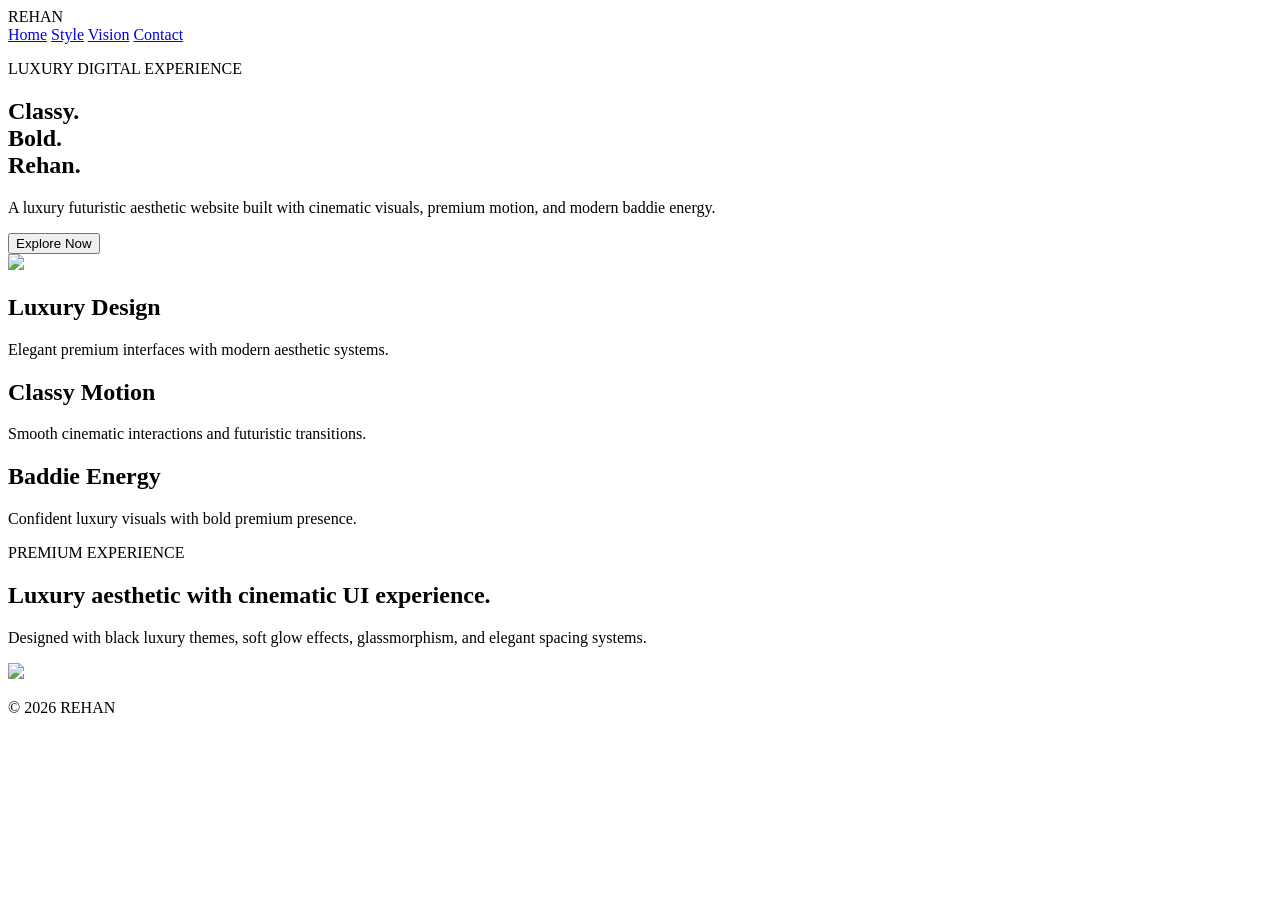
==== index.html @ 737d21cf "Create index.html" ====
<!DOCTYPE html>
<html lang="en">
<head>
  <meta charset="UTF-8">
  <meta name="viewport" content="width=device-width, initial-scale=1.0">

  <title>REHAN</title>

  <link rel="preconnect" href="https://fonts.googleapis.com">

  <link href="https://fonts.googleapis.com/css2?family=Playfair+Display:wght@500;700&family=Inter:wght@300;400;500;600&display=swap" rel="stylesheet">

  <link rel="stylesheet" href="style.css">
</head>
<body>

<div class="bg-blur"></div>

<header class="navbar">

  <div class="logo">REHAN</div>

  <nav>
    <a href="#">Home</a>
    <a href="#">Style</a>
    <a href="#">Vision</a>
    <a href="#">Contact</a>
  </nav>

</header>

<section class="hero">

  <div class="hero-text">

    <p class="small-text">LUXURY DIGITAL EXPERIENCE</p>

    <h1>
      Classy.<br>
      Bold.<br>
      Rehan.
    </h1>

    <p class="description">
      A luxury futuristic aesthetic website built with cinematic visuals,
      premium motion, and modern baddie energy.
    </p>

    <button class="cta">
      Explore Now
    </button>

  </div>

  <div class="hero-image">

    <img src="https://images.unsplash.com/photo-1515886657613-9f3515b0c78f?q=80&w=1200&auto=format&fit=crop">

  </div>

</section>

<section class="luxury-section reveal">

  <div class="luxury-card">
    <h2>Luxury Design</h2>
    <p>Elegant premium interfaces with modern aesthetic systems.</p>
  </div>

  <div class="luxury-card">
    <h2>Classy Motion</h2>
    <p>Smooth cinematic interactions and futuristic transitions.</p>
  </div>

  <div class="luxury-card">
    <h2>Baddie Energy</h2>
    <p>Confident luxury visuals with bold premium presence.</p>
  </div>

</section>

<section class="showcase reveal">

  <div class="showcase-text">

    <p class="small-text">PREMIUM EXPERIENCE</p>

    <h2>Luxury aesthetic with cinematic UI experience.</h2>

    <p>
      Designed with black luxury themes, soft glow effects,
      glassmorphism, and elegant spacing systems.
    </p>

  </div>

  <div class="showcase-image">

    <img src="https://images.unsplash.com/photo-1529139574466-a303027c1d8b?q=80&w=1200&auto=format&fit=crop">

  </div>

</section>

<footer>
  <p>© 2026 REHAN</p>
</footer>

<script src="script.js"></script>
</body>
</html>
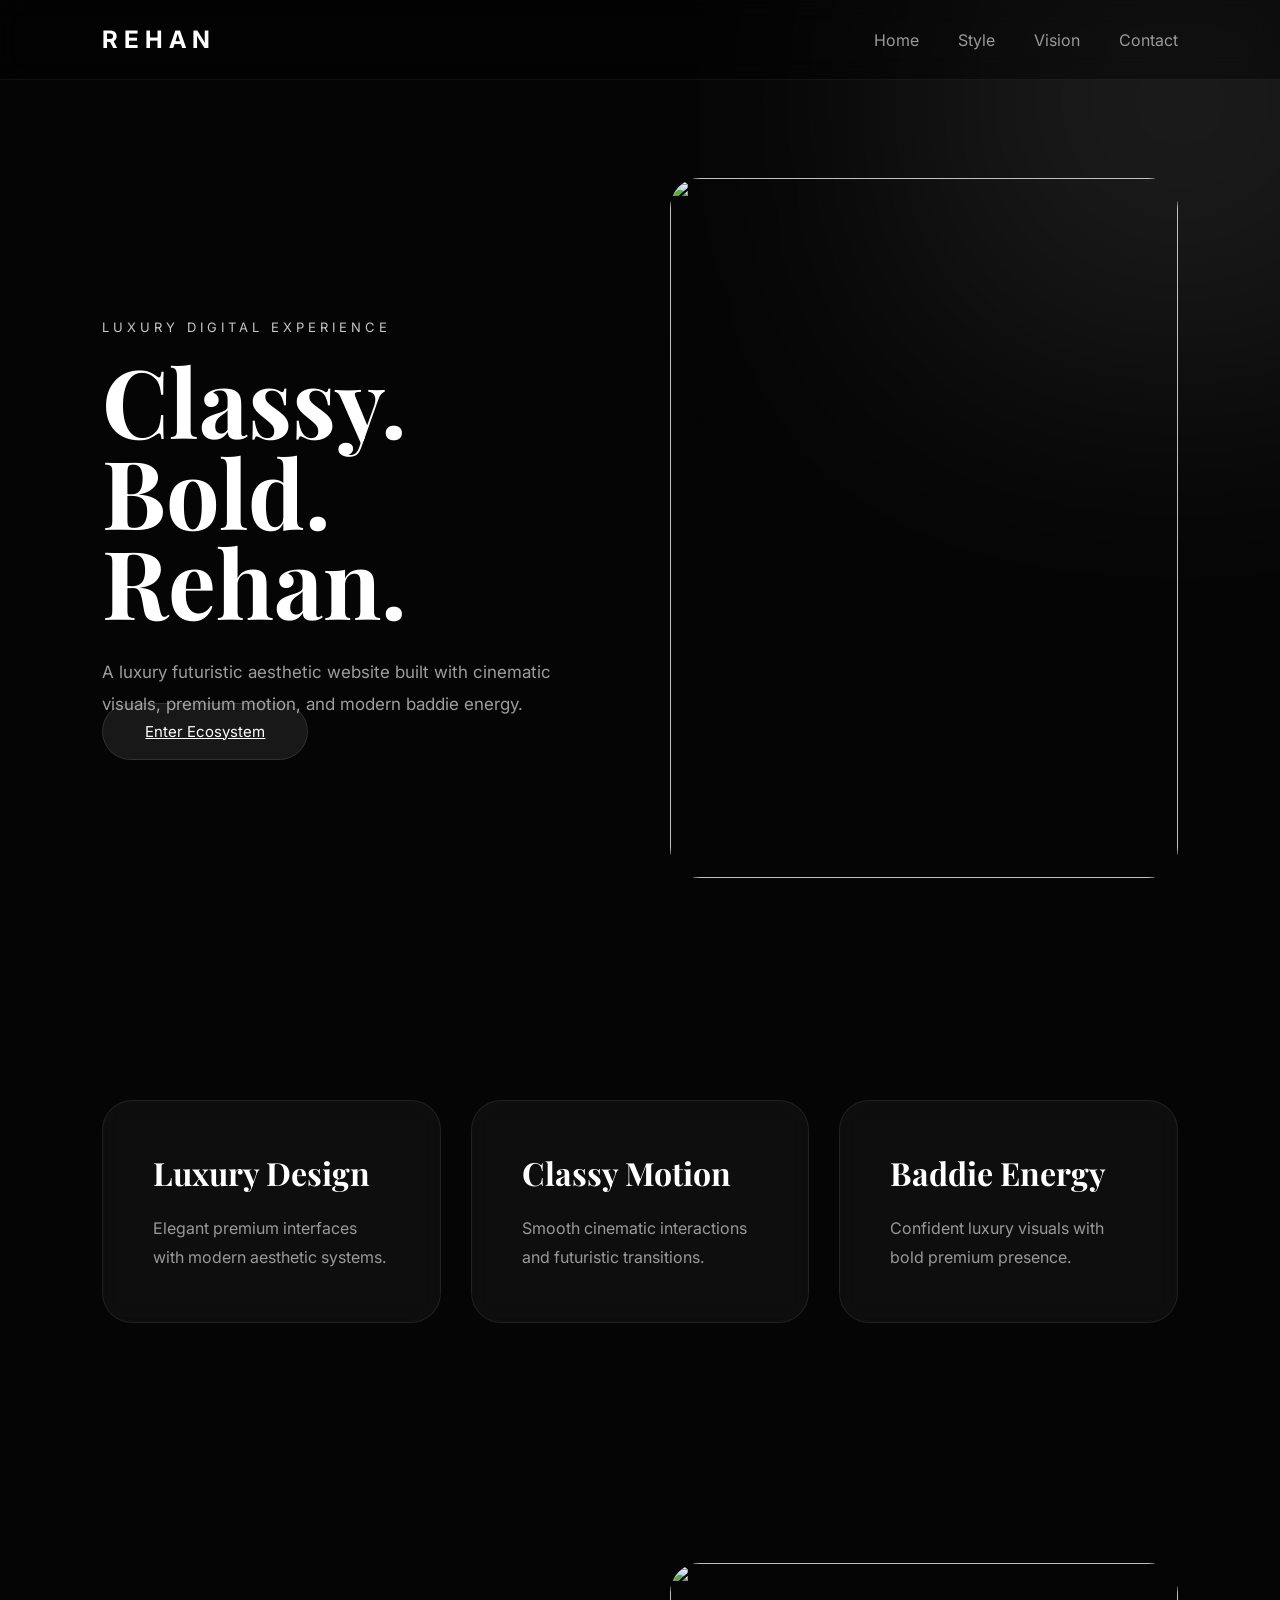
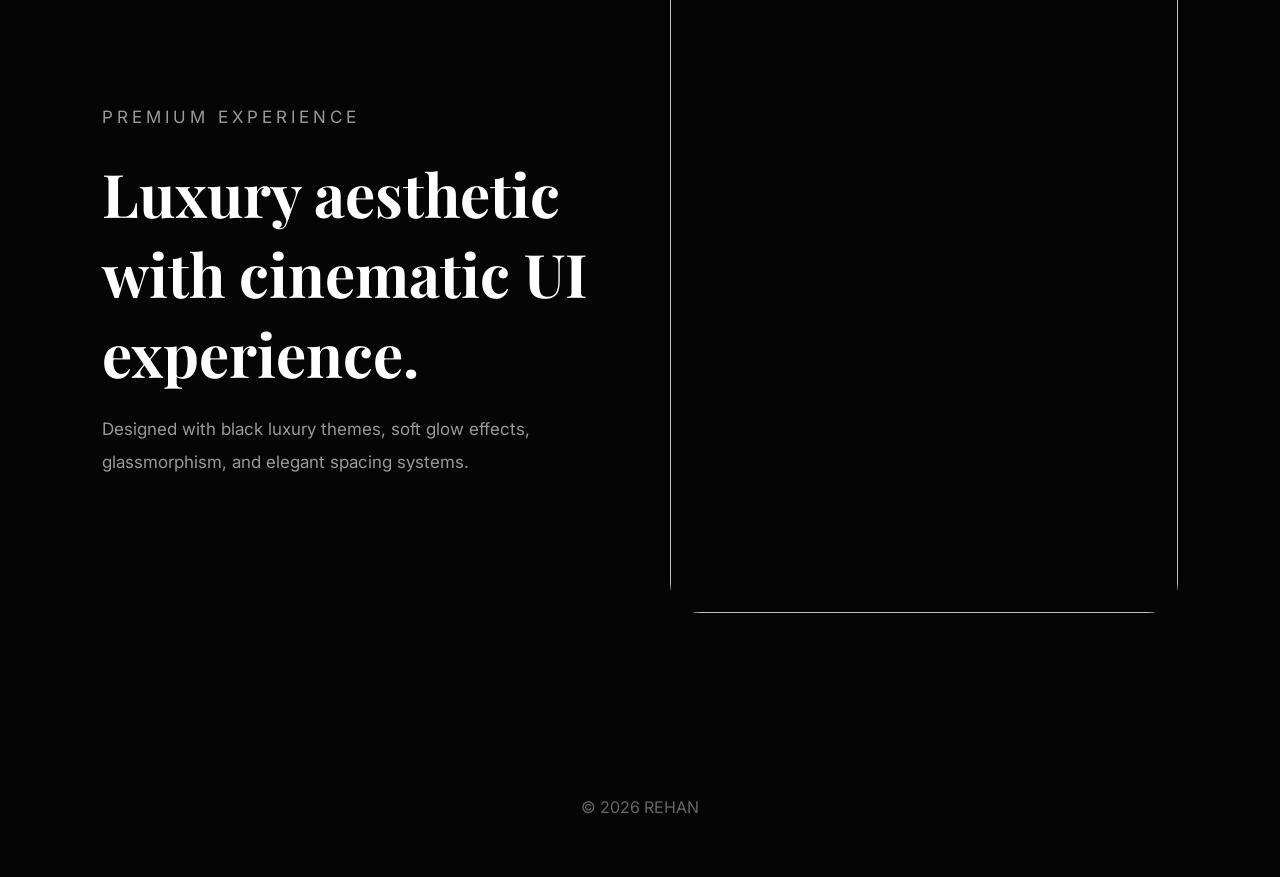
==== commit 74cfe876: "Update index.html" ====
--- a/index.html
+++ b/index.html
@@ -46,9 +46,9 @@
       premium motion, and modern baddie energy.
     </p>
 
-    <button class="cta">
-      Explore Now
-    </button>
+    <a href="dashboard.html" class="cta">
+  Enter Ecosystem
+</a>
 
   </div>
 
--- a/style.css
+++ b/style.css
@@ -0,0 +1,300 @@
+* {
+  margin: 0;
+  padding: 0;
+  box-sizing: border-box;
+}
+
+html {
+  scroll-behavior: smooth;
+}
+
+body {
+  font-family: "Inter", sans-serif;
+  background: #050505;
+  color: white;
+  overflow-x: hidden;
+}
+
+/* BACKGROUND BLUR */
+.bg-blur {
+  position: fixed;
+
+  width: 700px;
+  height: 700px;
+
+  background: radial-gradient(circle, rgba(255,255,255,0.12), transparent);
+
+  top: -250px;
+  right: -250px;
+
+  filter: blur(120px);
+
+  z-index: -1;
+}
+
+/* NAVBAR */
+.navbar {
+  display: flex;
+  justify-content: space-between;
+  align-items: center;
+
+  padding: 25px 8%;
+
+  position: sticky;
+  top: 0;
+
+  backdrop-filter: blur(12px);
+
+  background: rgba(0,0,0,0.4);
+
+  border-bottom: 1px solid rgba(255,255,255,0.06);
+
+  z-index: 100;
+}
+
+.logo {
+  font-size: 24px;
+  letter-spacing: 6px;
+  font-weight: 700;
+}
+
+nav a {
+  text-decoration: none;
+  color: #999;
+
+  margin-left: 35px;
+
+  transition: 0.3s;
+}
+
+nav a:hover {
+  color: white;
+}
+
+/* HERO */
+.hero {
+  min-height: 100vh;
+
+  display: grid;
+  grid-template-columns: 1fr 1fr;
+
+  align-items: center;
+
+  padding: 0 8%;
+
+  gap: 60px;
+}
+
+.small-text {
+  color: #c7c7c7;
+
+  letter-spacing: 4px;
+
+  margin-bottom: 20px;
+
+  font-size: 13px;
+}
+
+.hero h1 {
+  font-family: "Playfair Display", serif;
+
+  font-size: 95px;
+  line-height: 0.95;
+
+  margin-bottom: 30px;
+}
+
+.description {
+  color: #9d9d9d;
+
+  line-height: 1.9;
+
+  max-width: 550px;
+
+  font-size: 17px;
+}
+
+/* BUTTON */
+.cta {
+  margin-top: 40px;
+
+  padding: 18px 42px;
+
+  border-radius: 50px;
+
+  border: 1px solid rgba(255,255,255,0.1);
+
+  background: rgba(255,255,255,0.08);
+
+  color: white;
+
+  backdrop-filter: blur(12px);
+
+  cursor: pointer;
+
+  font-size: 15px;
+
+  transition: 0.4s;
+}
+
+.cta:hover {
+  transform: translateY(-6px);
+
+  background: white;
+  color: black;
+}
+
+/* HERO IMAGE */
+.hero-image {
+  position: relative;
+}
+
+.hero-image img {
+  width: 100%;
+
+  border-radius: 30px;
+
+  object-fit: cover;
+
+  height: 700px;
+
+  transition: 0.4s;
+}
+
+.hero-image img:hover {
+  transform: scale(1.03);
+}
+
+/* CARDS */
+.luxury-section {
+  display: grid;
+
+  grid-template-columns: repeat(auto-fit, minmax(280px,1fr));
+
+  gap: 30px;
+
+  padding: 120px 8%;
+}
+
+.luxury-card {
+  background: rgba(255,255,255,0.04);
+
+  border: 1px solid rgba(255,255,255,0.08);
+
+  padding: 50px;
+
+  border-radius: 30px;
+
+  backdrop-filter: blur(12px);
+
+  transition: 0.4s;
+}
+
+.luxury-card:hover {
+  transform: translateY(-12px);
+
+  border-color: rgba(255,255,255,0.2);
+}
+
+.luxury-card h2 {
+  font-family: "Playfair Display", serif;
+
+  margin-bottom: 20px;
+
+  font-size: 32px;
+}
+
+.luxury-card p {
+  color: #999;
+
+  line-height: 1.8;
+}
+
+/* SHOWCASE */
+.showcase {
+  display: grid;
+  grid-template-columns: 1fr 1fr;
+
+  align-items: center;
+
+  gap: 60px;
+
+  padding: 120px 8%;
+}
+
+.showcase h2 {
+  font-family: "Playfair Display", serif;
+
+  font-size: 60px;
+
+  margin: 20px 0;
+}
+
+.showcase p {
+  color: #999;
+
+  line-height: 1.9;
+
+  font-size: 17px;
+}
+
+.showcase-image img {
+  width: 100%;
+
+  border-radius: 30px;
+
+  height: 650px;
+
+  object-fit: cover;
+}
+
+/* FOOTER */
+footer {
+  text-align: center;
+
+  padding: 60px;
+
+  color: #666;
+}
+
+/* REVEAL */
+.reveal {
+  opacity: 0;
+  transform: translateY(60px);
+
+  transition: 1s ease;
+}
+
+.reveal.active {
+  opacity: 1;
+  transform: translateY(0);
+}
+
+/* RESPONSIVE */
+@media (max-width: 900px) {
+
+  .hero,
+  .showcase {
+    grid-template-columns: 1fr;
+
+    padding-top: 120px;
+  }
+
+  .hero h1 {
+    font-size: 60px;
+  }
+
+  .showcase h2 {
+    font-size: 40px;
+  }
+
+  nav {
+    display: none;
+  }
+
+  .hero-image img,
+  .showcase-image img {
+    height: 500px;
+  }
+
+}
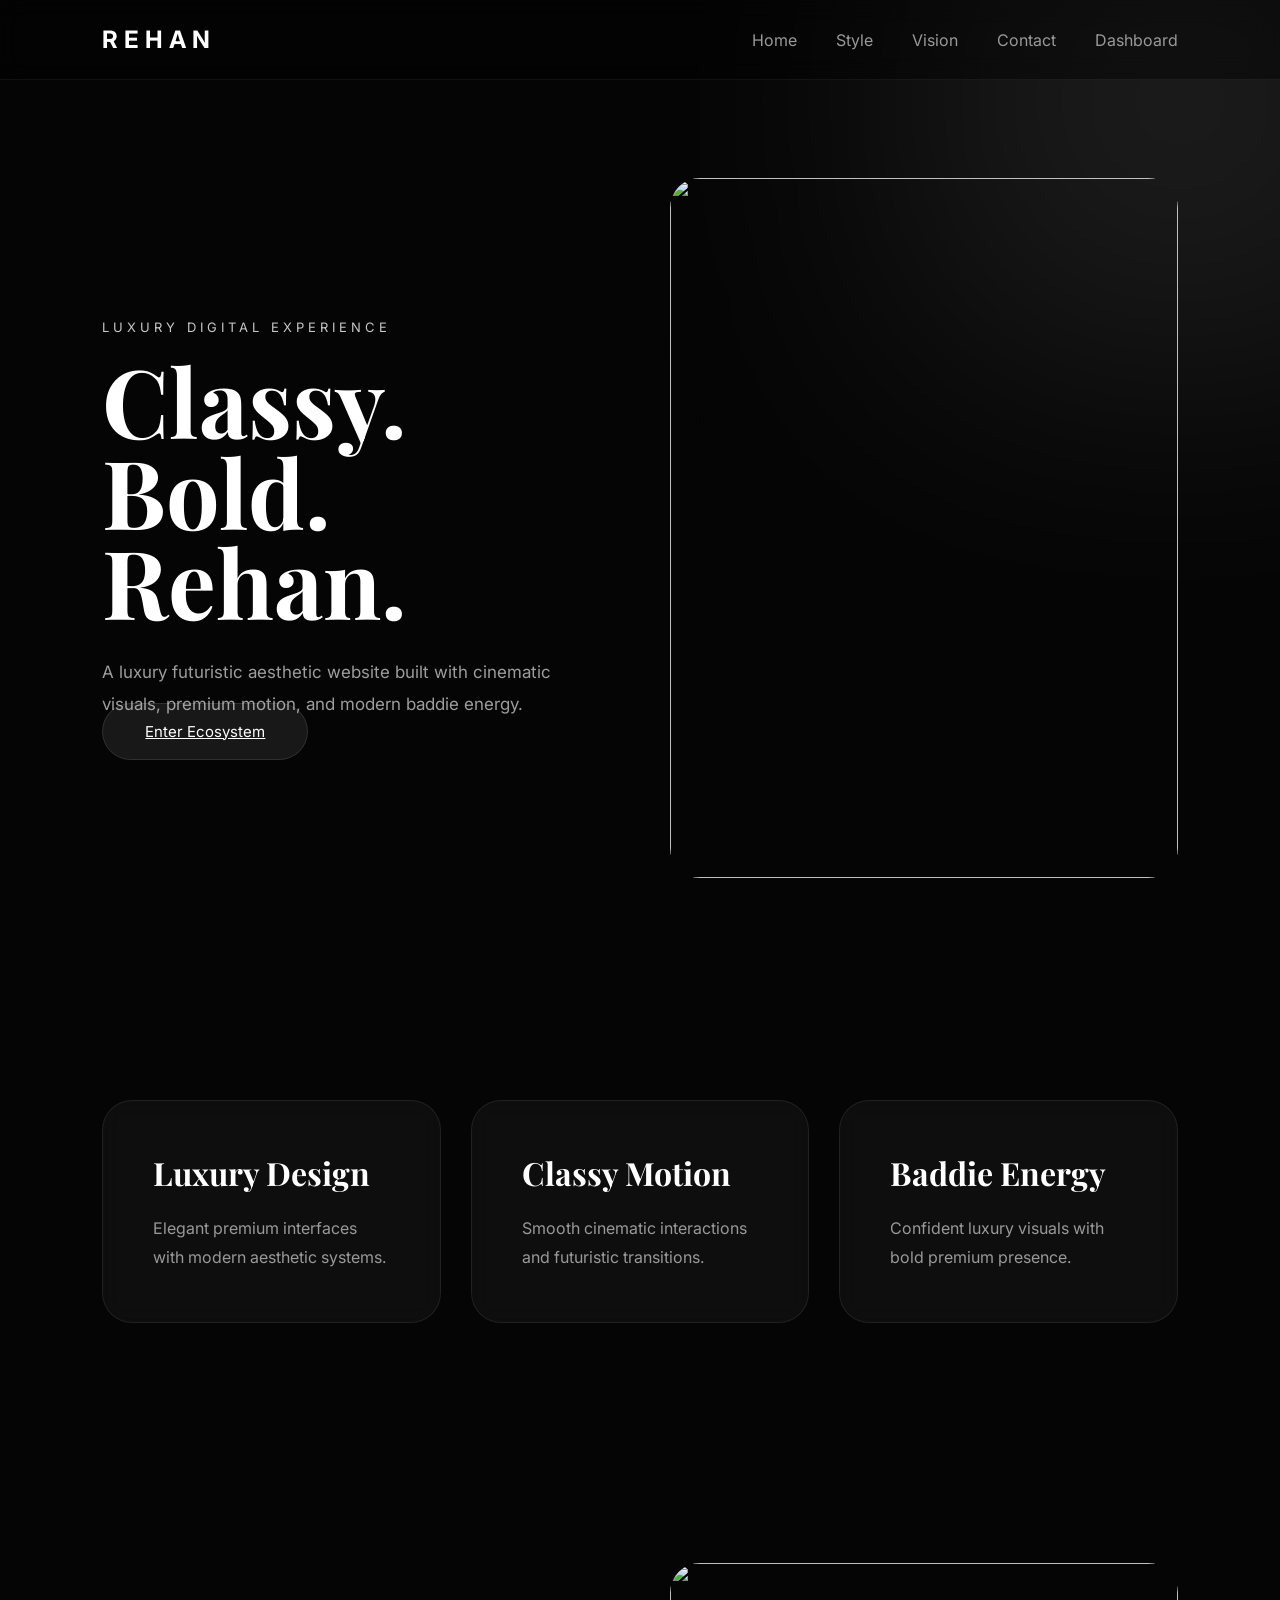
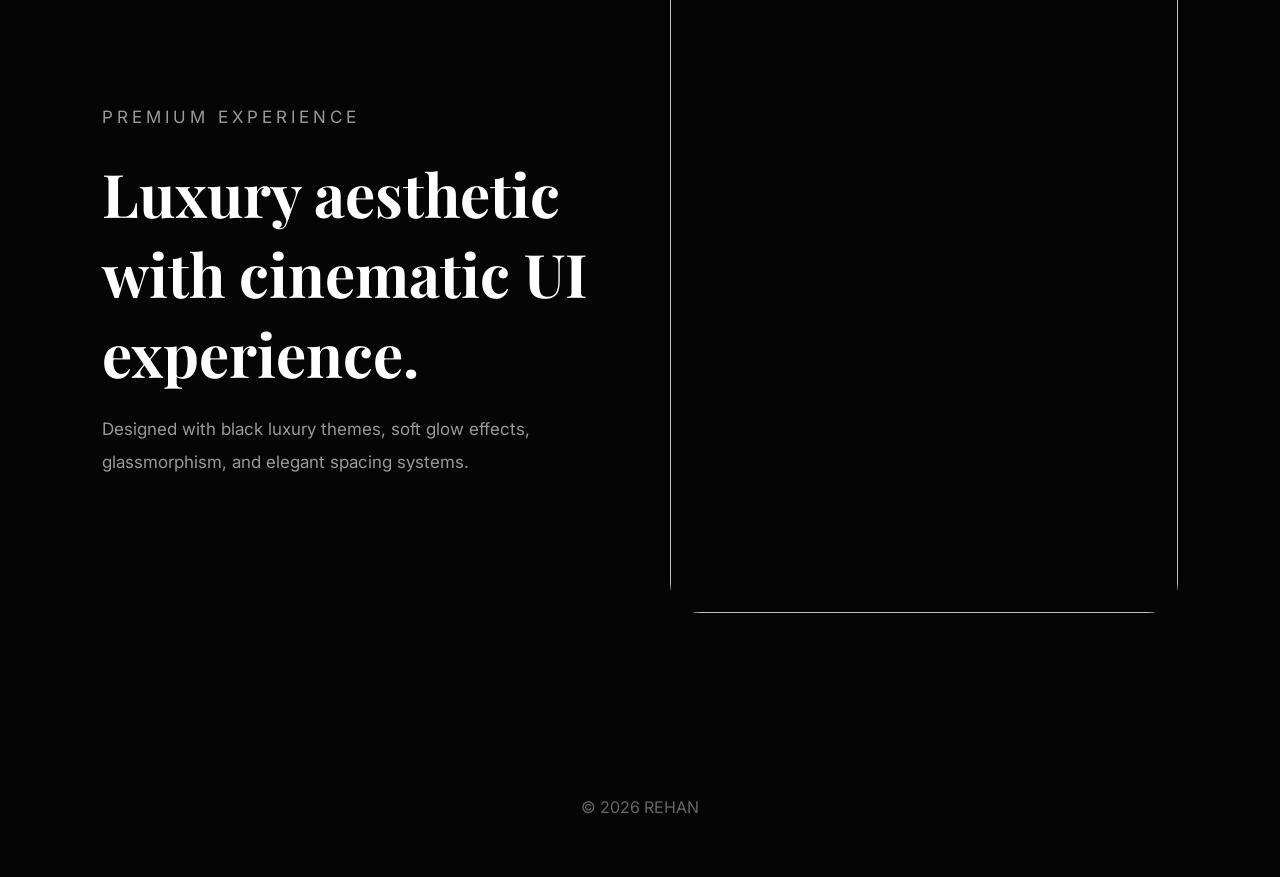
==== commit 9343f4d7: "Update index.html" ====
--- a/index.html
+++ b/index.html
@@ -25,6 +25,9 @@
     <a href="#">Style</a>
     <a href="#">Vision</a>
     <a href="#">Contact</a>
+     <a href="dashboard.html" class="dashboard-link">
+      Dashboard
+    </a>
   </nav>
 
 </header>
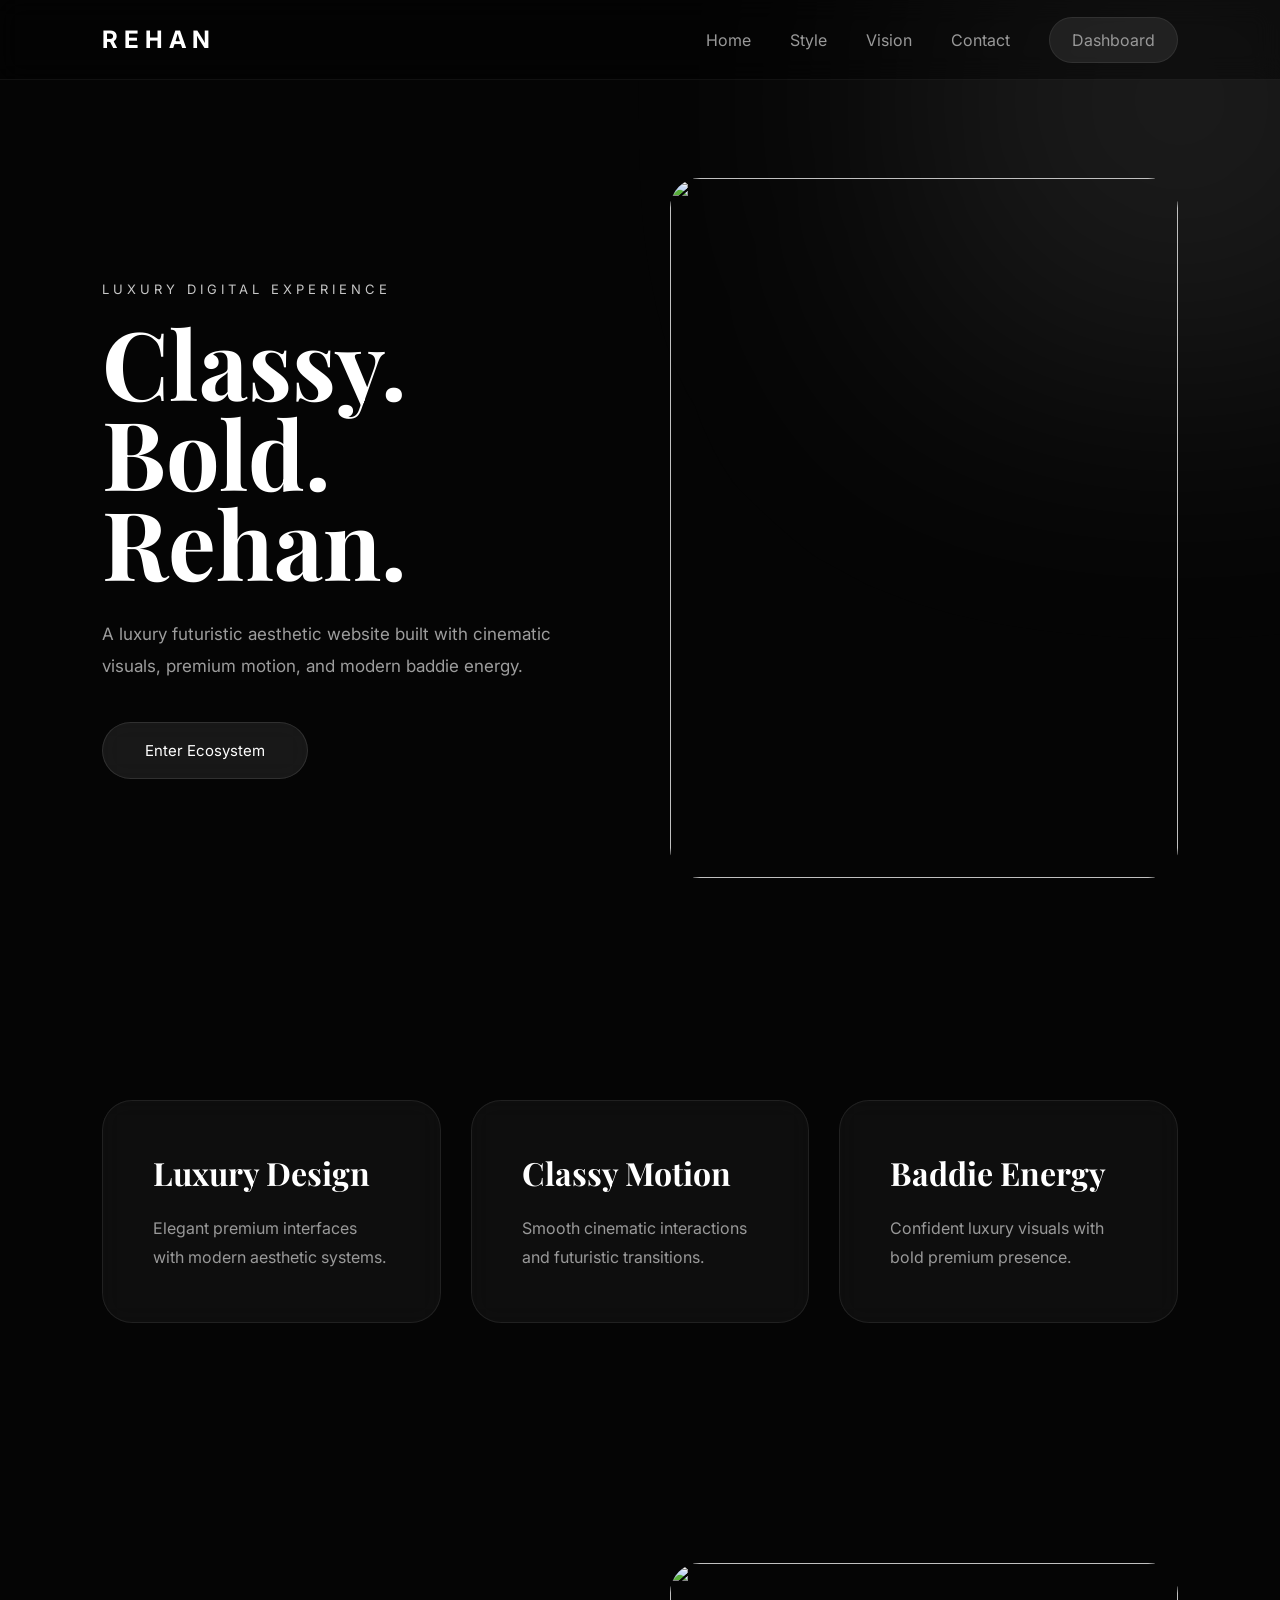
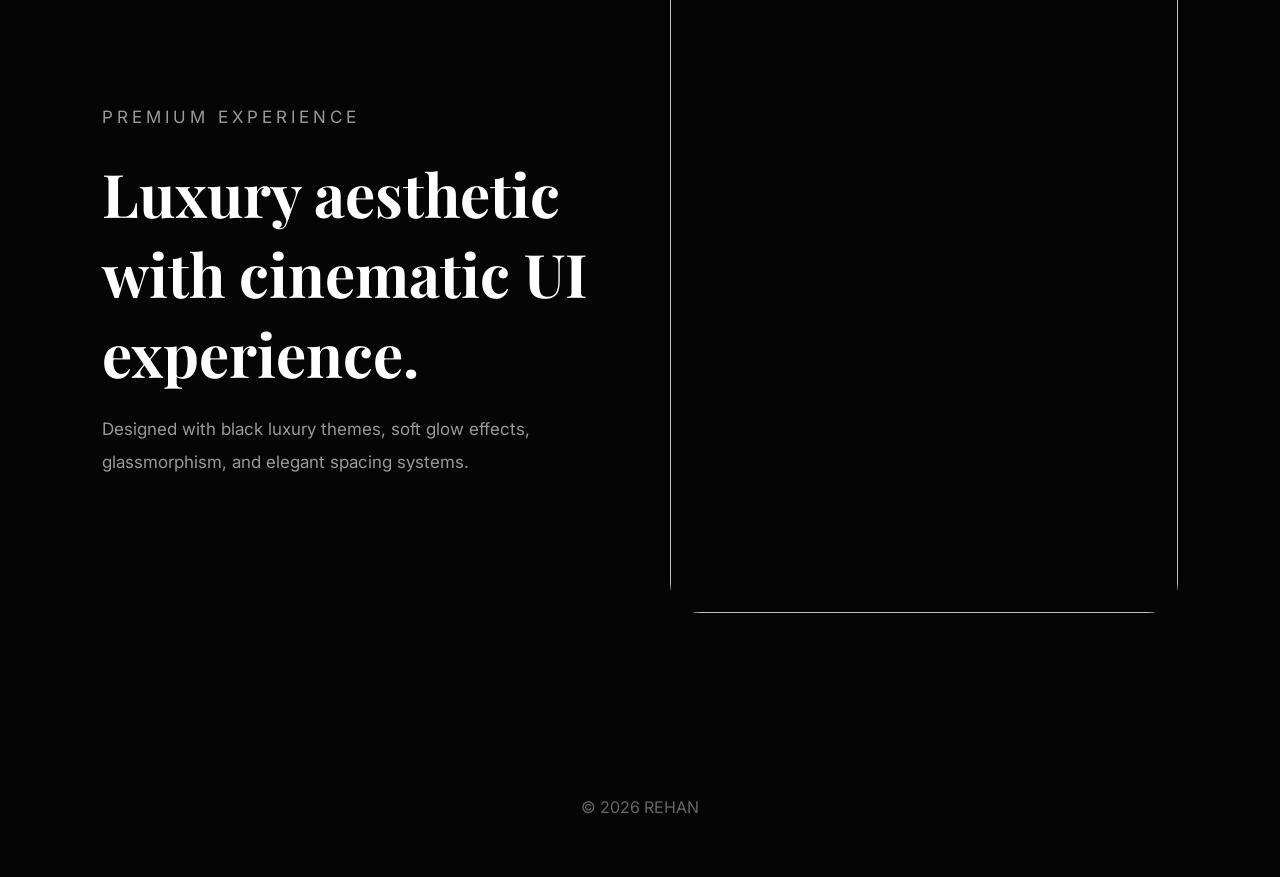
==== commit 96333eae: "Update hero image source in index.html" ====
--- a/index.html
+++ b/index.html
@@ -57,7 +57,7 @@
 
   <div class="hero-image">
 
-    <img src="https://images.unsplash.com/photo-1515886657613-9f3515b0c78f?q=80&w=1200&auto=format&fit=crop">
+    <img src="https://i.pinimg.com/736x/8c/90/0b/8c900b77f9ec376b8db47039eb4c0445--sexy-men-hot-men.jpg">
 
   </div>
 
--- a/style.css
+++ b/style.css
@@ -71,6 +71,61 @@
   color: white;
 }
 
+/* DASHBOARD BUTTON */
+
+.dashboard-link {
+  padding: 12px 22px;
+
+  border-radius: 30px;
+
+  background: rgba(255,255,255,0.08);
+
+  border: 1px solid rgba(255,255,255,0.08);
+
+  backdrop-filter: blur(12px);
+
+  transition: 0.3s !important;
+}
+
+.dashboard-link:hover {
+  background: white;
+
+  color: black !important;
+}
+
+/* CTA FIX */
+
+.cta {
+  display: inline-block;
+
+  margin-top: 40px;
+
+  padding: 18px 42px;
+
+  border-radius: 50px;
+
+  border: 1px solid rgba(255,255,255,0.1);
+
+  background: rgba(255,255,255,0.08);
+
+  color: white;
+
+  text-decoration: none;
+
+  backdrop-filter: blur(12px);
+
+  font-size: 15px;
+
+  transition: 0.4s;
+}
+
+.cta:hover {
+  transform: translateY(-6px);
+
+  background: white;
+  color: black;
+}
+
 /* HERO */
 .hero {
   min-height: 100vh;
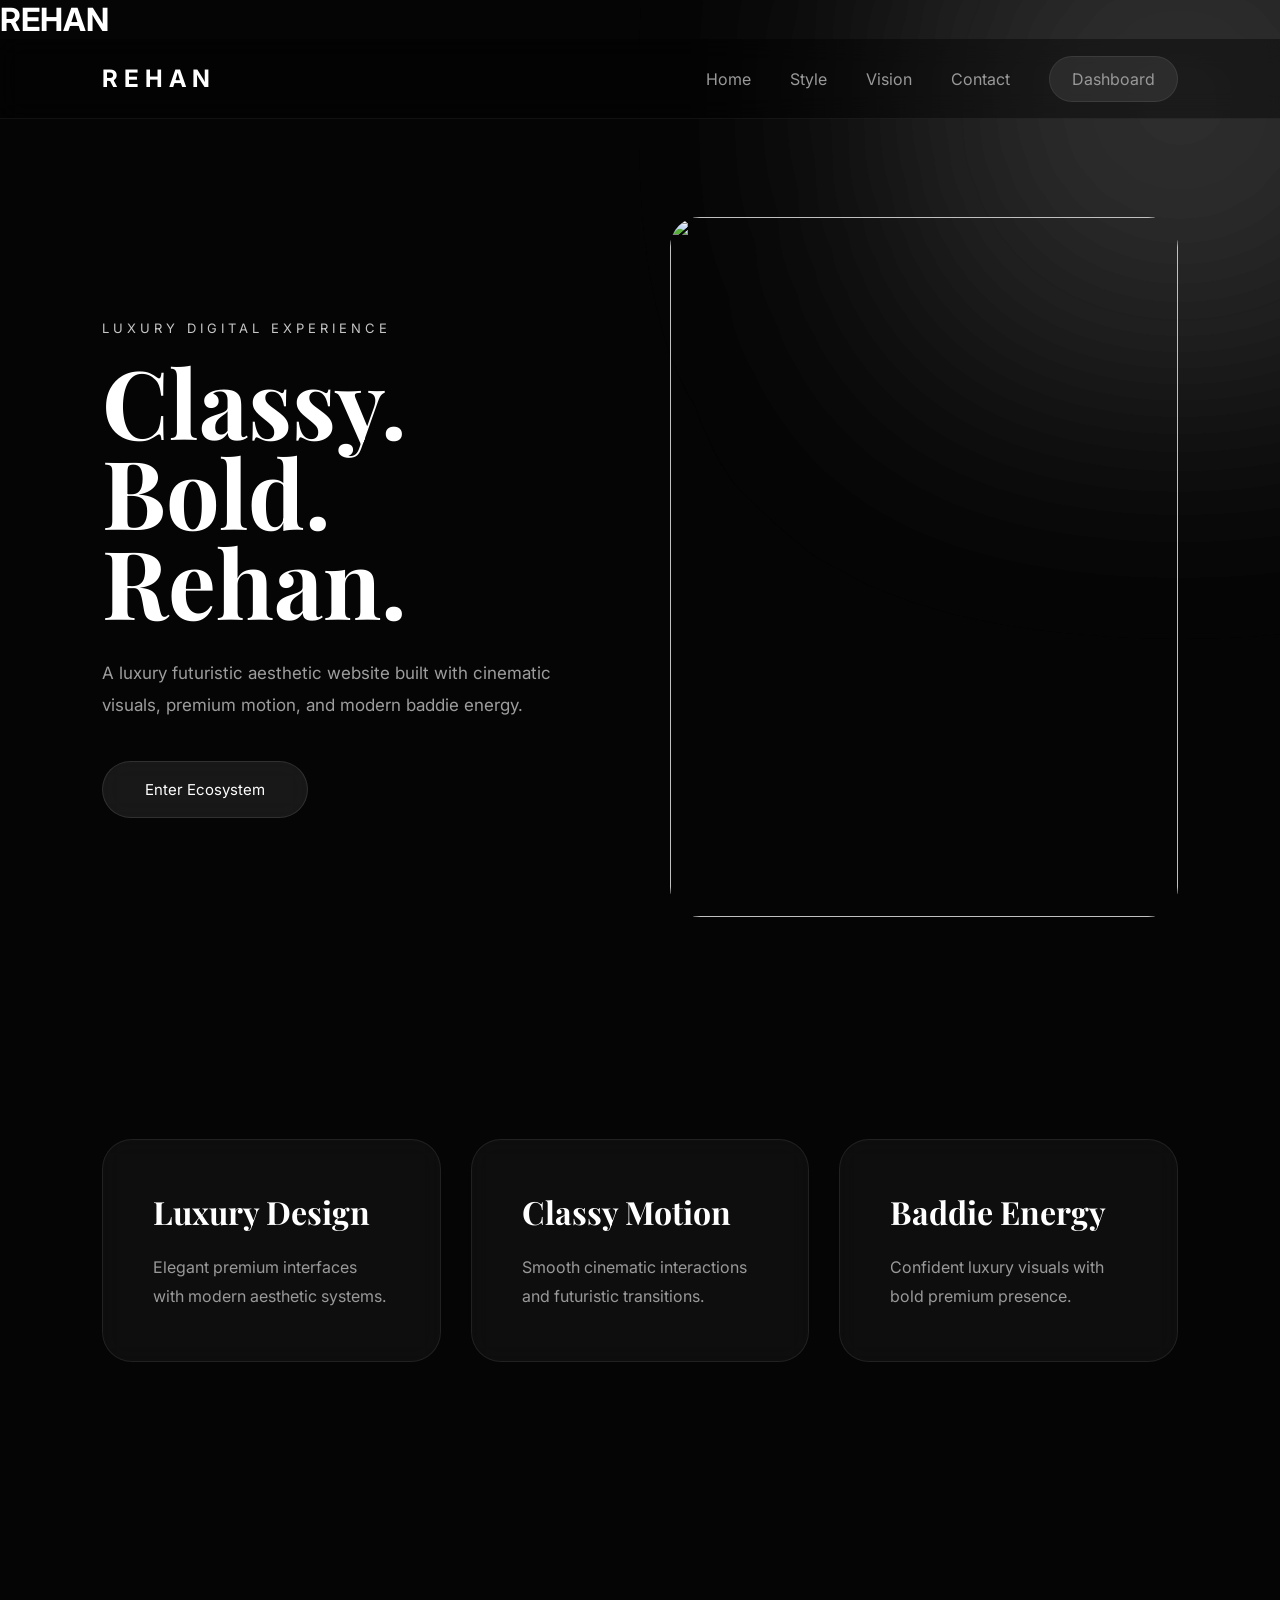
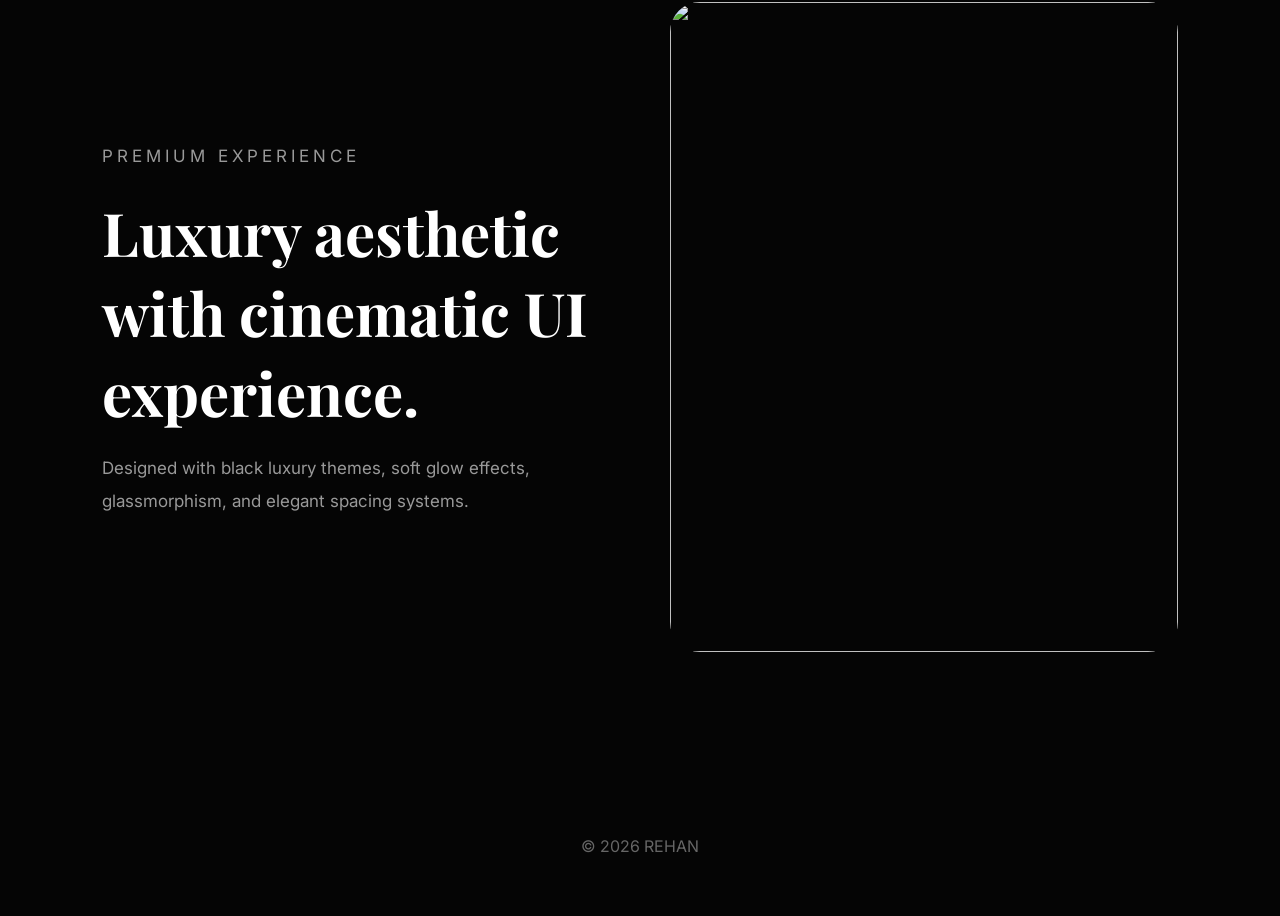
==== commit 6ac021bd: "Update index.html" ====
--- a/index.html
+++ b/index.html
@@ -13,6 +13,26 @@
   <link rel="stylesheet" href="style.css">
 </head>
 <body>
+
+<!-- LOADER -->
+
+<div class="loader">
+
+  <h1 class="loader-logo">
+    REHAN
+  </h1>
+
+</div>
+
+<!-- MOUSE GLOW -->
+
+<div class="cursor-glow"></div>
+
+<!-- PARTICLES -->
+
+<div class="particles"></div>
+
+<div class="bg-blur"></div>
 
 <div class="bg-blur"></div>
 
@@ -57,7 +77,7 @@
 
   <div class="hero-image">
 
-    <img src="https://i.pinimg.com/736x/8c/90/0b/8c900b77f9ec376b8db47039eb4c0445--sexy-men-hot-men.jpg">
+    <img src="https://i.pinimg.com/736x/25/e4/df/25e4df1d9ac93daba97768d266d1fc41.jpg">
 
   </div>
 
@@ -99,7 +119,7 @@
 
   <div class="showcase-image">
 
-    <img src="https://images.unsplash.com/photo-1529139574466-a303027c1d8b?q=80&w=1200&auto=format&fit=crop">
+    <img src="https://i.pinimg.com/originals/4d/80/9f/4d809f6078e29df6634bf030a792b894.jpg">
 
   </div>
 
